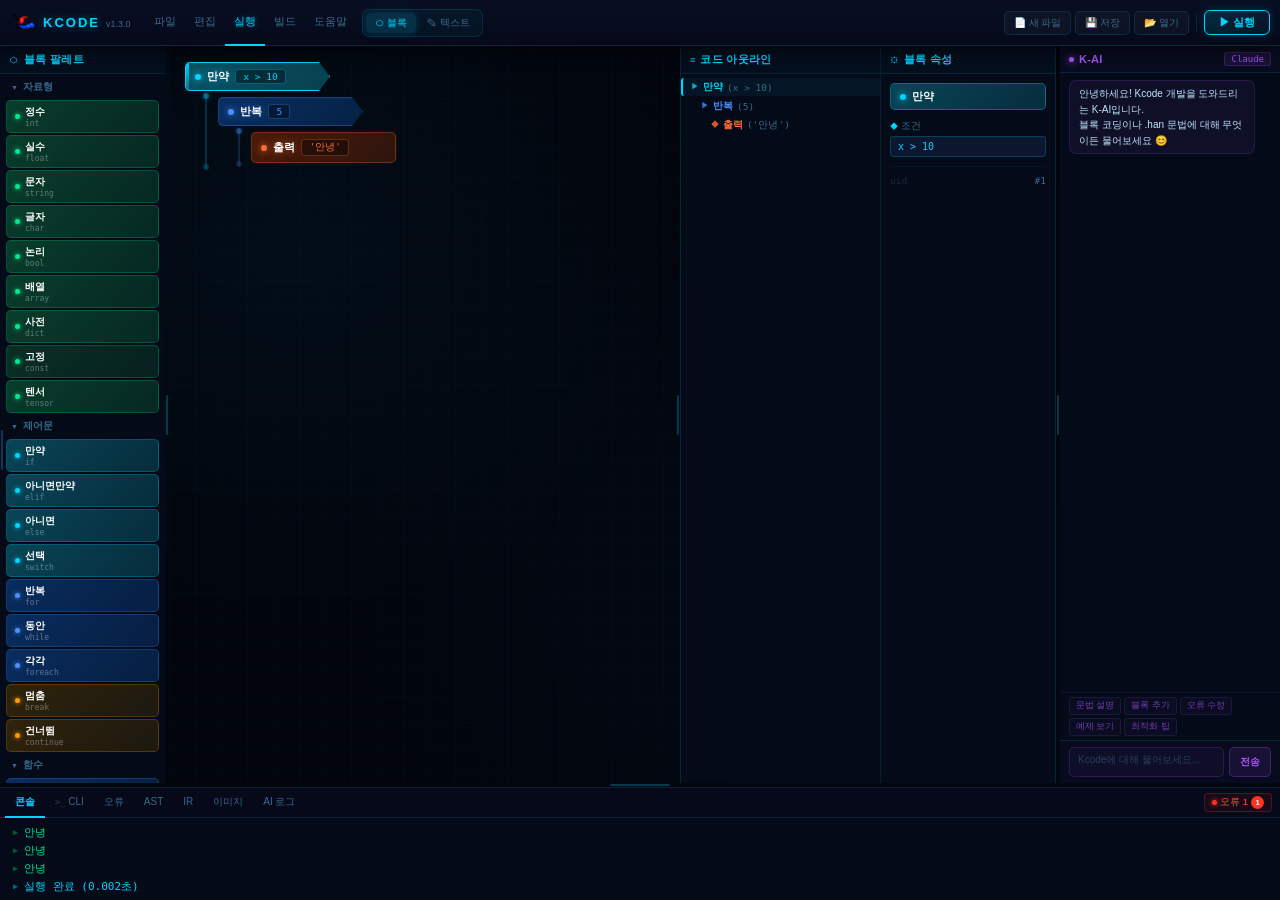
==== docs/ide.html @ 33e316c9 "Add files via upload" ====
<!DOCTYPE html>
<html lang="ko">
<head>
<meta charset="UTF-8">
<meta name="viewport" content="width=device-width, initial-scale=1.0">
<title>KCODE IDE v1.3.0</title>
<link rel="stylesheet" href="ide.css">
</head>
<body>

<!-- ═══════════════════════════════════════
     TOP BAR
════════════════════════════════════════ -->
<div id="top">
  <div class="logo-wrap">
    <img class="logo-img" src="assets/logo.PNG" alt="Kcode"
      onerror="this.style.display='none';document.getElementById('logo-fb').style.display='flex';">
    <div id="logo-fb">K</div>
    <div>
      <span class="logo-title">KCODE</span>
      <span class="logo-ver">v1.3.0</span>
    </div>
  </div>

  <!-- 메뉴 -->
  <div id="menus"></div>

  <!-- 모드 토글 -->
  <div class="mode-toggle">
    <button class="mode-btn active" id="mb" onclick="setMode('block')">⬡ 블록</button>
    <button class="mode-btn"        id="mt" onclick="setMode('text')"> ✎ 텍스트</button>
  </div>

  <div style="flex:1"></div>

  <!-- 툴바 버튼 -->
  <div style="display:flex;gap:4px;align-items:center;">
    <button class="top-btn">📄 새 파일</button>
    <button class="top-btn">💾 저장</button>
    <button class="top-btn">📂 열기</button>
    <div style="width:1px;height:18px;background:var(--border);margin:0 3px;"></div>
    <button class="run-btn" id="run-btn" onclick="handleRun()">▶ 실행</button>
  </div>
</div>

<!-- ═══════════════════════════════════════
     BODY
════════════════════════════════════════ -->
<div id="body">

  <!-- LEFT: 블록 팔레트 -->
  <div id="left">
    <div class="panel-hdr">
      <span style="color:var(--teal);font-size:10px;">⬡</span>
      <span class="panel-hdr-title">블록 팔레트</span>
    </div>
    <div id="block-list"></div>
  </div>

  <!-- 리사이즈 핸들: 팔레트 ↔ 워크스페이스 -->
  <div class="resize-handle-v" data-target="left" data-dir="right"></div>

  <!-- WORKSPACE -->
  <div id="workspace">

    <!-- 블록 모드 캔버스 -->
    <div id="canvas" onclick="clearSel(event)"></div>

    <!-- 텍스트 모드 에디터 -->
    <div id="text-editor">
      <div class="text-hint">
        // .han 파일 — Kcode 텍스트 편집 모드 &nbsp;|&nbsp; 저장: Ctrl+S
      </div>
      <textarea id="text-area" spellcheck="false"
        placeholder="// Kcode 코드를 직접 입력하세요
// 예)
함수 안녕():
    출력(&quot;안녕하세요&quot;)

안녕()"></textarea>
    </div>

    <!-- 리사이즈 핸들: 워크스페이스 ↔ 아웃라인 (블록 모드만 표시) -->
    <div class="resize-handle-v" id="outline-resize" data-target="outline" data-dir="left"></div>

    <!-- 코드 아웃라인 (블록 모드만 표시) -->
    <div id="outline">
      <div class="panel-hdr">
        <span style="color:var(--teal);font-size:9px;">≡</span>
        <span class="panel-hdr-title">코드 아웃라인</span>
      </div>
      <div class="outline-list" id="outline-list"></div>
    </div>

  </div><!-- /workspace -->

  <!-- RIGHT SIDE: 속성 + AI -->
  <div id="right-side">

    <!-- 리사이즈 핸들: 워크스페이스 ↔ 우측패널 -->
    <div class="resize-handle-v" style="position:absolute;left:0;top:0;height:100%;z-index:20;"
         data-target="right-side" data-dir="left"></div>

    <div id="right-top">

      <!-- 블록 속성 패널 (블록 모드만 표시) -->
      <div id="right">
        <div class="panel-hdr">
          <span style="color:var(--teal);font-size:9px;">⚙</span>
          <span class="panel-hdr-title">블록 속성</span>
        </div>
        <div id="props">
          <div class="prop-empty">블록을 선택하세요</div>
        </div>
      </div>

      <!-- 리사이즈 핸들: 속성 ↔ AI -->
      <div class="resize-handle-v" data-target="right" data-dir="right"></div>

      <!-- AI 대화창 -->
      <div id="ai-panel">
        <div id="ai-hdr">
          <div style="display:flex;align-items:center;gap:5px;">
            <div class="ai-dot"></div>
            <span class="ai-title">K-AI</span>
          </div>
          <span class="ai-badge">Claude</span>
        </div>
        <div id="ai-msgs"></div>
        <div id="ai-quick"></div>
        <div id="ai-input-row">
          <textarea id="ai-input" placeholder="Kcode에 대해 물어보세요..."></textarea>
          <button class="ai-send" onclick="aiSend()">전송</button>
        </div>
      </div>

    </div><!-- /right-top -->
  </div><!-- /right-side -->

</div><!-- /body -->

<!-- ═══════════════════════════════════════
     BOTTOM PANEL
════════════════════════════════════════ -->

<!-- 하단 리사이즈 핸들 -->
<div class="resize-handle-h" id="bottom-resize"></div>

<div id="bottom">
  <div id="tab-bar">
    <div id="tabs"></div>
    <div style="flex:1"></div>
    <div class="err-badge">
      <div class="err-dot"></div>
      <span class="err-lbl">오류 1</span>
      <div class="err-cnt">1</div>
    </div>
  </div>
  <div id="tab-content"></div>
</div>

<script src="ide.js"></script>
</body>
</html>
---- docs/ide.css ----
/* ================================================================
   KCODE IDE v1.3.0 — ide.css
   ================================================================ */
*{box-sizing:border-box;margin:0;padding:0;}
:root{
  --bg:#02050c;--bg2:#05091a;--bg3:#080f22;--bg4:#0c162e;--panel:#040a18;
  --teal:#00d4ff;--teal-dim:#006888;--teal-glow:rgba(0,212,255,0.4);
  --orange:#ff6b35;--green:#00e890;--green-dim:#005f38;
  --blue:#4a90ff;--purple:#aa55ff;--pink:#ff44aa;
  --text:#c0e8f8;--text-dim:#3a6a8a;--text-mute:#182a3a;
  --border:rgba(0,212,255,0.13);
  --resize-handle:rgba(0,212,255,0.18);
}
body{
  width:100%;height:100vh;background:var(--bg);
  background-image:radial-gradient(ellipse at 20% 20%,rgba(0,100,160,0.07) 0%,transparent 55%),
                   radial-gradient(ellipse at 80% 80%,rgba(0,60,140,0.05) 0%,transparent 55%);
  display:flex;flex-direction:column;
  font-family:"Malgun Gothic","Apple SD Gothic Neo",sans-serif;
  font-size:11px;color:var(--text);overflow:hidden;user-select:none;
}
button{cursor:pointer;font-family:inherit;outline:none;font-size:11px;}
input,textarea{font-family:inherit;outline:none;font-size:11px;}
::-webkit-scrollbar{width:4px;height:4px;}
::-webkit-scrollbar-track{background:transparent;}
::-webkit-scrollbar-thumb{background:rgba(0,212,255,0.2);border-radius:3px;}
::-webkit-scrollbar-thumb:hover{background:rgba(0,212,255,0.4);}
input::placeholder,textarea::placeholder{color:rgba(58,106,138,0.55);}

/* ── TOP BAR ─────────────────────────────────────────────── */
#top{
  height:46px;flex-shrink:0;display:flex;align-items:center;
  background:linear-gradient(180deg,var(--bg3),var(--bg2));
  border-bottom:1px solid var(--border);padding:0 10px;
  box-shadow:0 3px 20px rgba(0,0,0,0.7);z-index:20;gap:0;
}
.logo-wrap{display:flex;align-items:center;gap:7px;margin-right:14px;}
.logo-img{height:26px;width:auto;object-fit:contain;}
#logo-fb{
  width:26px;height:26px;background:linear-gradient(135deg,#003d5c,#006699);
  border:1.5px solid var(--teal);border-radius:6px;display:none;align-items:center;
  justify-content:center;font-size:13px;font-weight:900;color:var(--teal);
  box-shadow:0 0 12px var(--teal-glow);
}
.logo-title{font-size:13px;font-weight:900;color:var(--teal);text-shadow:0 0 10px var(--teal-glow);letter-spacing:2px;}
.logo-ver{color:var(--text-dim);font-size:9px;margin-left:3px;}
.menu-item{
  padding:0 9px;height:46px;display:flex;align-items:center;cursor:pointer;
  color:var(--text-dim);font-size:11px;border-bottom:2px solid transparent;transition:all .15s;
}
.menu-item:hover{color:var(--text);}
.menu-item.active{color:var(--teal);border-bottom-color:var(--teal);text-shadow:0 0 8px var(--teal-glow);}
.mode-toggle{
  display:flex;align-items:center;gap:2px;padding:3px;
  background:rgba(0,212,255,0.04);border:1px solid var(--border);border-radius:7px;margin:0 6px;
}
.mode-btn{
  padding:3px 9px;border:none;border-radius:5px;font-size:10px;
  background:transparent;color:var(--text-dim);transition:all .15s;cursor:pointer;
}
.mode-btn.active{background:rgba(0,212,255,0.14);color:var(--teal);box-shadow:0 0 8px rgba(0,212,255,0.18);}
.top-btn{
  padding:4px 9px;background:rgba(255,255,255,0.03);
  border:1px solid var(--border);border-radius:5px;color:var(--text-dim);font-size:10px;
}
.top-btn:hover{color:var(--teal);border-color:rgba(0,212,255,0.28);}
.run-btn{
  padding:4px 14px;background:linear-gradient(135deg,rgba(0,212,255,0.14),rgba(0,212,255,0.04));
  border:1.5px solid var(--teal);border-radius:6px;color:var(--teal);font-size:11px;font-weight:700;
  box-shadow:0 0 10px rgba(0,212,255,0.18);transition:all .2s;
}
.run-btn:hover{box-shadow:0 0 18px rgba(0,212,255,0.38);}
.run-btn.running{opacity:.6;cursor:default;}

/* ── BODY ────────────────────────────────────────────────── */
#body{flex:1;display:flex;overflow:hidden;}

/* ── RESIZE HANDLE (수직 구분선 드래그) ──────────────────── */
.resize-handle-v{
  width:4px;flex-shrink:0;cursor:col-resize;
  background:transparent;position:relative;z-index:10;transition:background .15s;
}
.resize-handle-v:hover,.resize-handle-v.dragging{background:var(--resize-handle);}
.resize-handle-v::after{
  content:'';position:absolute;top:50%;left:50%;transform:translate(-50%,-50%);
  width:2px;height:40px;background:rgba(0,212,255,0.25);border-radius:1px;
}

/* ── LEFT PANEL ──────────────────────────────────────────── */
#left{
  width:165px;min-width:120px;max-width:280px;flex-shrink:0;background:var(--panel);
  display:flex;flex-direction:column;overflow:hidden;
}
.panel-hdr{
  display:flex;align-items:center;gap:5px;padding:6px 9px;
  border-bottom:1px solid var(--border);background:rgba(0,212,255,0.02);flex-shrink:0;
}
.panel-hdr-title{color:var(--teal);font-size:11px;font-weight:800;letter-spacing:.3px;}
#block-list{flex:1;overflow-y:auto;padding:2px 0;}
.cat-hdr{
  display:flex;align-items:center;gap:4px;padding:4px 9px;cursor:pointer;
  color:var(--text-dim);font-size:10px;font-weight:600;border-left:2px solid transparent;
  transition:all .15s;user-select:none;
}
.cat-hdr:hover{color:var(--teal);border-left-color:rgba(0,212,255,0.28);}
.block-item{
  margin:2px 6px;padding:4px 8px;border-radius:5px;cursor:grab;
  display:flex;align-items:center;gap:5px;transition:all .14s;user-select:none;
}
.block-item:hover{transform:translateX(2px);}
.block-dot{width:5px;height:5px;border-radius:50%;flex-shrink:0;}
.block-label{color:#fff;font-size:10px;font-weight:600;}
.block-sub{color:rgba(255,255,255,0.35);font-size:8px;font-family:"Consolas",monospace;}

/* ── WORKSPACE ───────────────────────────────────────────── */
#workspace{
  flex:1;display:flex;overflow:hidden;background:var(--bg);
  background-image:
    radial-gradient(ellipse at 18% 28%,rgba(0,120,180,0.07) 0%,transparent 50%),
    radial-gradient(ellipse at 82% 72%,rgba(0,70,160,0.05) 0%,transparent 50%),
    linear-gradient(rgba(0,212,255,0.018) 1px,transparent 1px),
    linear-gradient(90deg,rgba(0,212,255,0.018) 1px,transparent 1px);
  background-size:100% 100%,100% 100%,26px 26px,26px 26px;
}

/* 블록 캔버스 */
#canvas{flex:1;padding:16px;overflow-y:auto;}

/* 텍스트 에디터 */
#text-editor{flex:1;display:none;flex-direction:column;overflow:hidden;}
.text-hint{
  padding:4px 16px;border-bottom:1px solid var(--border);
  background:rgba(0,212,255,0.015);color:var(--text-dim);font-size:10px;
  font-family:"Consolas",monospace;flex-shrink:0;
}
#text-area{
  flex:1;resize:none;background:transparent;border:none;
  color:var(--text);font-family:"Consolas","Cascadia Code","D2Coding",monospace;
  font-size:13.5px;line-height:1.7;padding:16px 20px;overflow-y:auto;
  user-select:text;
}

/* ── OUTLINE (블록 모드만 표시) ──────────────────────────── */
#outline{
  width:200px;min-width:140px;max-width:320px;flex-shrink:0;
  border-left:1px solid var(--border);background:var(--panel);
  display:flex;flex-direction:column;overflow:hidden;
  transition:width .2s,opacity .2s;
}
#outline.hidden{width:0;min-width:0;opacity:0;pointer-events:none;border:none;}
.outline-list{flex:1;overflow-y:auto;padding:4px 0;}
.outline-item{
  display:flex;align-items:center;gap:4px;cursor:pointer;
  border-radius:3px;margin-bottom:1px;border-left:2px solid transparent;
  transition:all .12s;padding:2px 8px;
}
.outline-item.sel{background:rgba(0,212,255,0.06);}
.o-lbl{font-size:10px;font-weight:700;}
.o-par{color:var(--text-dim);font-size:9.5px;font-family:"Consolas",monospace;}

/* ── RIGHT SIDE ──────────────────────────────────────────── */
#right-side{
  width:400px;min-width:280px;max-width:600px;flex-shrink:0;
  display:flex;flex-direction:column;overflow:hidden;border-left:1px solid var(--border);
}
#right-top{display:flex;flex:1;overflow:hidden;}

/* 블록 속성 */
#right{
  width:175px;min-width:140px;flex-shrink:0;background:var(--panel);
  border-right:1px solid var(--border);display:flex;flex-direction:column;overflow:hidden;
  transition:width .2s,opacity .2s;
}
#right.hidden{width:0;min-width:0;opacity:0;pointer-events:none;border:none;}
#props{padding:9px;flex:1;overflow-y:auto;}
.prop-badge{padding:5px 9px;border-radius:5px;margin-bottom:10px;display:flex;align-items:center;gap:6px;}
.prop-badge-dot{width:6px;height:6px;border-radius:50%;}
.prop-badge-label{color:#fff;font-weight:800;font-size:11px;}
.prop-field{margin-bottom:9px;}
.prop-fl{color:var(--text-dim);font-size:9.5px;margin-bottom:3px;display:flex;align-items:center;gap:3px;}
.prop-input{
  width:100%;padding:4px 7px;background:var(--bg4);border-radius:4px;
  font-size:10px;font-family:"Consolas",monospace;border:1px solid;transition:border-color .15s;
  user-select:text;
}
.prop-div{height:1px;background:rgba(0,212,255,0.06);margin:8px 0;}
.prop-uid{display:flex;justify-content:space-between;color:var(--text-mute);font-size:9.5px;font-family:"Consolas",monospace;}
.prop-empty{color:var(--text-dim);font-size:10px;text-align:center;margin-top:24px;line-height:2;opacity:.5;}

/* ── AI PANEL ────────────────────────────────────────────── */
#ai-panel{flex:1;display:flex;flex-direction:column;overflow:hidden;background:var(--panel);}
#ai-hdr{
  display:flex;align-items:center;justify-content:space-between;
  padding:6px 9px;border-bottom:1px solid var(--border);
  background:rgba(170,85,255,0.03);flex-shrink:0;
}
.ai-dot{
  width:5px;height:5px;border-radius:50%;background:#aa55ff;
  box-shadow:0 0 7px #aa55ff;animation:aipulse 2s ease-in-out infinite;
}
@keyframes aipulse{0%,100%{opacity:1;}50%{opacity:.4;}}
.ai-title{color:#aa55ff;font-size:11px;font-weight:800;letter-spacing:.2px;}
.ai-badge{
  padding:1px 6px;background:rgba(170,85,255,0.1);border:1px solid rgba(170,85,255,0.22);
  border-radius:3px;color:#aa55ff;font-size:9px;font-family:"Consolas",monospace;
}
#ai-msgs{flex:1;overflow-y:auto;padding:7px 9px;display:flex;flex-direction:column;gap:5px;}
.ai-msg{display:flex;flex-direction:column;gap:1px;max-width:92%;}
.ai-msg.user{align-self:flex-end;}
.ai-msg.bot{align-self:flex-start;}
.ai-bubble{
  padding:5px 9px;border-radius:7px;font-size:10px;line-height:1.55;
  word-break:break-word;white-space:pre-wrap;
}
.ai-msg.user .ai-bubble{background:rgba(0,212,255,0.08);border:1px solid rgba(0,212,255,0.18);color:var(--teal);}
.ai-msg.bot  .ai-bubble{background:rgba(170,85,255,0.07);border:1px solid rgba(170,85,255,0.16);color:var(--text);}
.ai-time{color:var(--text-mute);font-size:8px;font-family:"Consolas",monospace;padding:0 2px;}
.ai-msg.user .ai-time{text-align:right;}
.ai-typing-dot{
  width:4px;height:4px;border-radius:50%;background:#aa55ff;display:inline-block;
  animation:typing .8s ease-in-out infinite;
}
.ai-typing-dot:nth-child(2){animation-delay:.15s;}
.ai-typing-dot:nth-child(3){animation-delay:.3s;}
@keyframes typing{0%,100%{opacity:.3;transform:scale(.8);}50%{opacity:1;transform:scale(1.1);}}
#ai-quick{
  display:flex;gap:3px;padding:4px 9px;flex-wrap:wrap;flex-shrink:0;
  border-top:1px solid rgba(170,85,255,0.07);
}
.ai-q-btn{
  padding:2px 6px;background:rgba(170,85,255,0.04);border:1px solid rgba(170,85,255,0.13);
  border-radius:3px;color:rgba(170,85,255,0.65);font-size:8.5px;cursor:pointer;transition:all .15s;
}
.ai-q-btn:hover{background:rgba(170,85,255,0.11);color:#aa55ff;}
#ai-input-row{
  display:flex;gap:5px;padding:6px 9px;border-top:1px solid var(--border);
  background:rgba(170,85,255,0.02);flex-shrink:0;
}
#ai-input{
  flex:1;background:rgba(170,85,255,0.05);border:1px solid rgba(170,85,255,0.18);
  border-radius:5px;padding:4px 8px;color:var(--text);font-size:10px;
  resize:none;height:30px;line-height:1.5;transition:border-color .15s;user-select:text;
}
#ai-input:focus{border-color:rgba(170,85,255,0.4);}
.ai-send{
  padding:4px 10px;background:rgba(170,85,255,0.1);border:1px solid rgba(170,85,255,0.28);
  border-radius:5px;color:#aa55ff;font-size:10px;font-weight:600;transition:all .15s;
}
.ai-send:hover{background:rgba(170,85,255,0.18);}

/* ── BLOCK SHAPES ────────────────────────────────────────── */
.ws-wrap{display:inline-flex;flex-direction:column;align-items:flex-start;}
.ws-blk{
  position:relative;display:inline-flex;align-items:center;gap:6px;
  padding:6px 16px 6px 9px;min-width:145px;border-radius:5px 2px 2px 5px;
  cursor:pointer;transition:all .18s;
}
.ws-blk.noarrow{border-radius:5px;clip-path:none!important;}
.ws-blk-dot{width:6px;height:6px;border-radius:50%;flex-shrink:0;}
.ws-blk-label{color:#fff;font-weight:800;font-size:10.5px;letter-spacing:.2px;}
.ws-blk-param{
  background:rgba(0,0,0,0.38);border-radius:3px;
  padding:1px 7px;font-size:9.5px;font-family:"Consolas",monospace;white-space:nowrap;
}
.ws-blk-bar{position:absolute;left:0;top:0;width:3px;height:100%;border-radius:5px 0 0 5px;}
.ws-ch{margin-left:20px;margin-top:3px;padding-left:11px;padding-top:3px;padding-bottom:3px;border-left:2px solid;position:relative;}
.ws-ch-dt,.ws-ch-db{position:absolute;left:-4px;width:6px;height:6px;border-radius:50%;}
.ws-ch-dt{top:-1px;}
.ws-ch-db{bottom:-1px;}

/* ── BOTTOM PANEL ────────────────────────────────────────── */
#bottom{
  flex-shrink:0;background:var(--panel);
  border-top:1px solid var(--border);display:flex;flex-direction:column;
  min-height:80px;max-height:60vh;
}
/* 하단 패널 리사이즈 핸들 (수평) */
.resize-handle-h{
  height:4px;flex-shrink:0;cursor:row-resize;
  background:transparent;position:relative;z-index:10;transition:background .15s;
}
.resize-handle-h:hover,.resize-handle-h.dragging{background:var(--resize-handle);}
.resize-handle-h::after{
  content:'';position:absolute;left:50%;top:50%;transform:translate(-50%,-50%);
  height:2px;width:60px;background:rgba(0,212,255,0.25);border-radius:1px;
}
#tab-bar{
  display:flex;align-items:center;border-bottom:1px solid var(--border);
  background:var(--bg2);padding:0 5px;height:30px;flex-shrink:0;
}
.tab{
  padding:0 10px;height:30px;display:flex;align-items:center;gap:3px;
  cursor:pointer;font-size:10px;color:var(--text-dim);
  border-bottom:2px solid transparent;transition:all .15s;
}
.tab.active{color:var(--teal);border-bottom-color:var(--teal);font-weight:700;}
.err-badge{
  display:flex;align-items:center;gap:3px;padding:2px 7px;
  background:rgba(255,50,30,0.07);border:1px solid rgba(255,50,30,0.25);
  border-radius:4px;margin-right:3px;
}
.err-dot{width:5px;height:5px;border-radius:50%;background:#ff3322;box-shadow:0 0 5px #ff3322;}
.err-lbl{color:#ff5533;font-size:9.5px;}
.err-cnt{
  background:#ff3322;color:#fff;border-radius:50%;width:13px;height:13px;
  display:flex;align-items:center;justify-content:center;font-size:7.5px;font-weight:800;
}
#tab-content{flex:1;overflow:hidden;display:flex;flex-direction:column;}
#con-log{
  flex:1;overflow-y:auto;padding:5px 13px;
  font-family:"Consolas","Cascadia Code","D2Coding",monospace;font-size:11px;
}
.log-line{display:flex;align-items:center;gap:6px;padding:1.5px 0;}
.log-arr{font-size:8.5px;}
#cli-out{
  flex:1;overflow-y:auto;padding:5px 13px;cursor:text;
  font-family:"Consolas","Cascadia Code","D2Coding",monospace;font-size:11px;
}
.cli-ln{padding:1px 0;line-height:1.5;white-space:pre-wrap;word-break:break-all;}
#cli-inp-row{
  display:flex;align-items:center;gap:5px;padding:5px 13px;
  border-top:1px solid var(--border);background:rgba(0,212,255,0.015);flex-shrink:0;
}
.cli-prom{color:var(--teal);font-weight:900;font-size:11px;flex-shrink:0;font-family:monospace;}
#cli-inp{
  flex:1;background:transparent;border:none;color:var(--teal);font-size:11px;
  font-family:"Consolas","Cascadia Code",monospace;caret-color:var(--teal);user-select:text;
}
.cli-run{
  padding:2px 8px;background:rgba(0,212,255,0.07);
  border:1px solid rgba(0,212,255,0.25);border-radius:3px;color:var(--teal);font-size:10px;
}
.tab-empty{flex:1;display:flex;align-items:center;justify-content:center;color:var(--text-dim);font-size:10px;opacity:.5;}
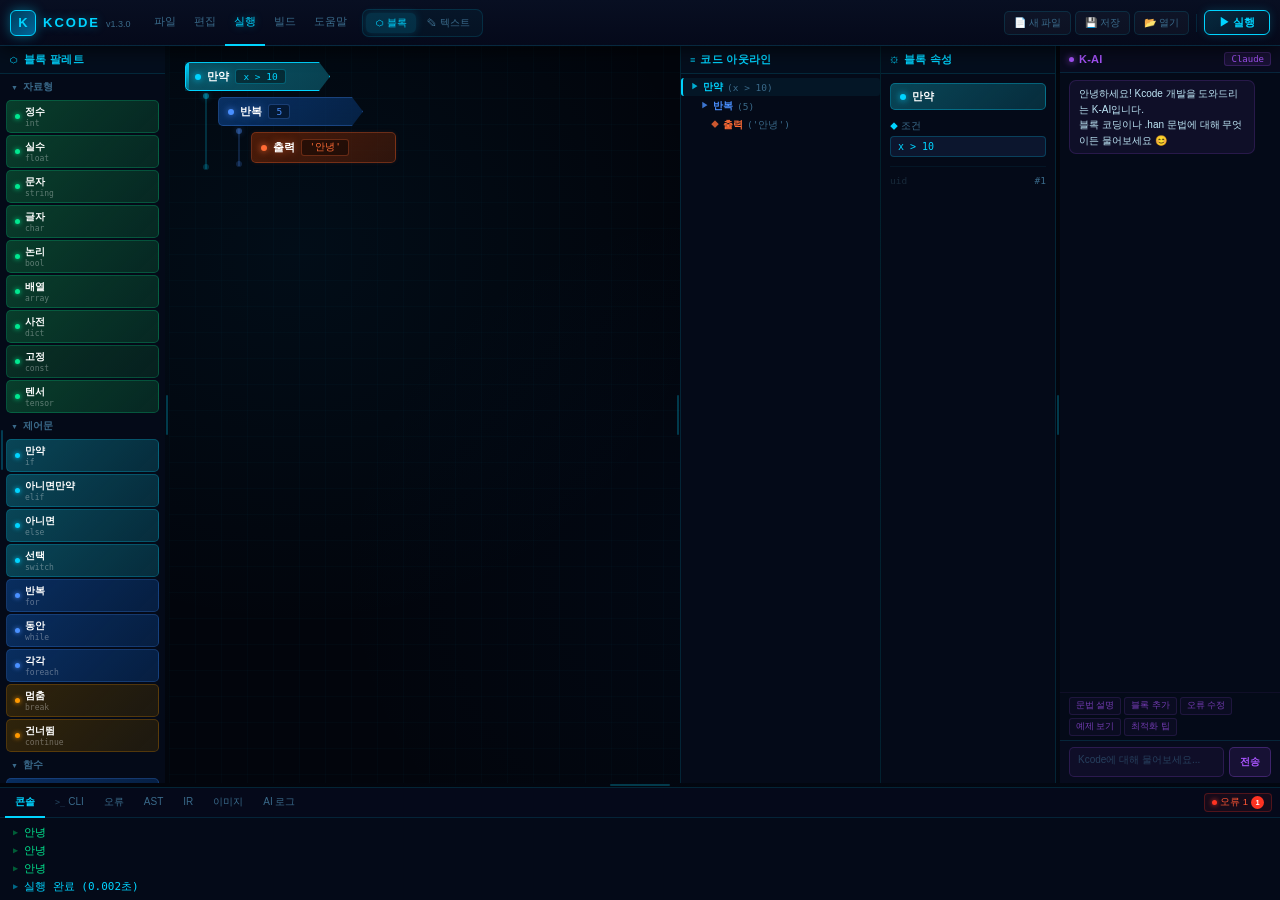
==== commit 840fdb35: "Update ide.html" ====
--- a/docs/ide.html
+++ b/docs/ide.html
@@ -13,7 +13,7 @@
 ════════════════════════════════════════ -->
 <div id="top">
   <div class="logo-wrap">
-    <img class="logo-img" src="assets/logo.PNG" alt="Kcode"
+    <img class="logo-img" src="../assets/logo.PNG" alt="Kcode"
       onerror="this.style.display='none';document.getElementById('logo-fb').style.display='flex';">
     <div id="logo-fb">K</div>
     <div>
